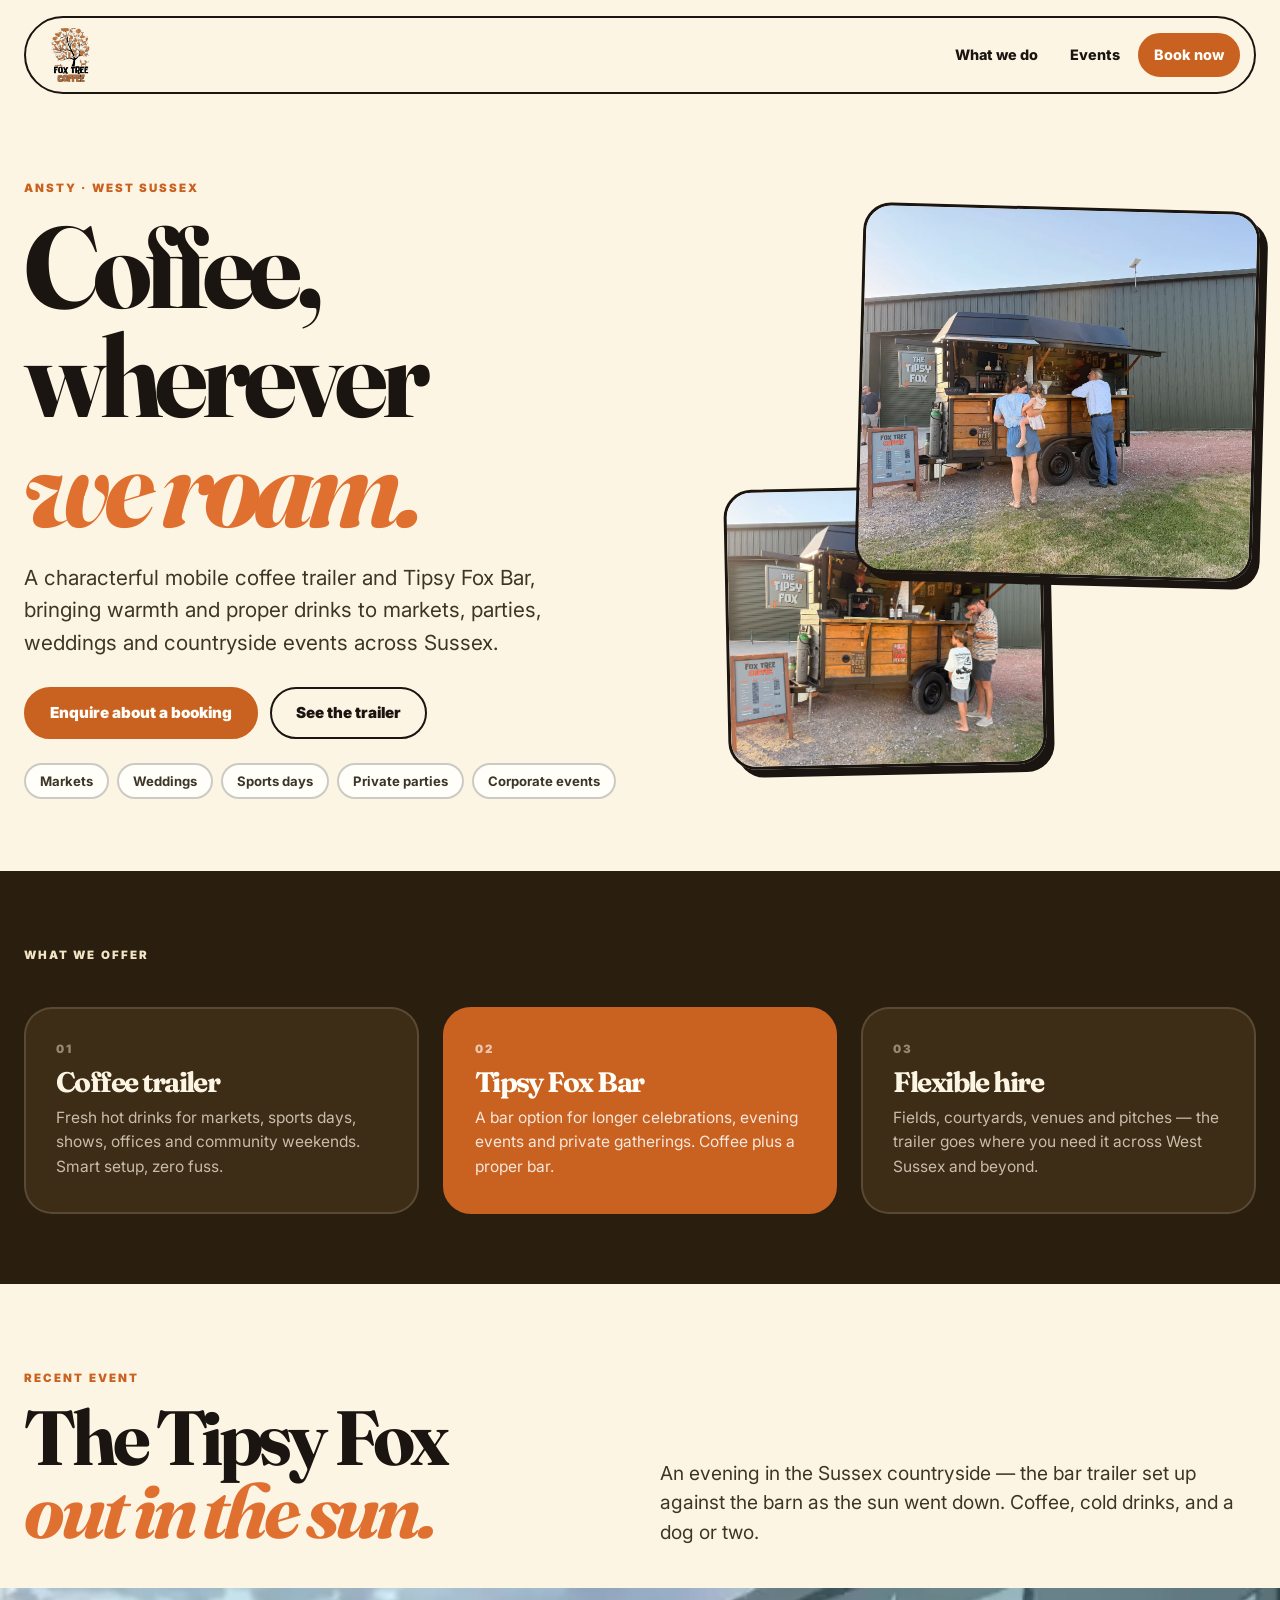
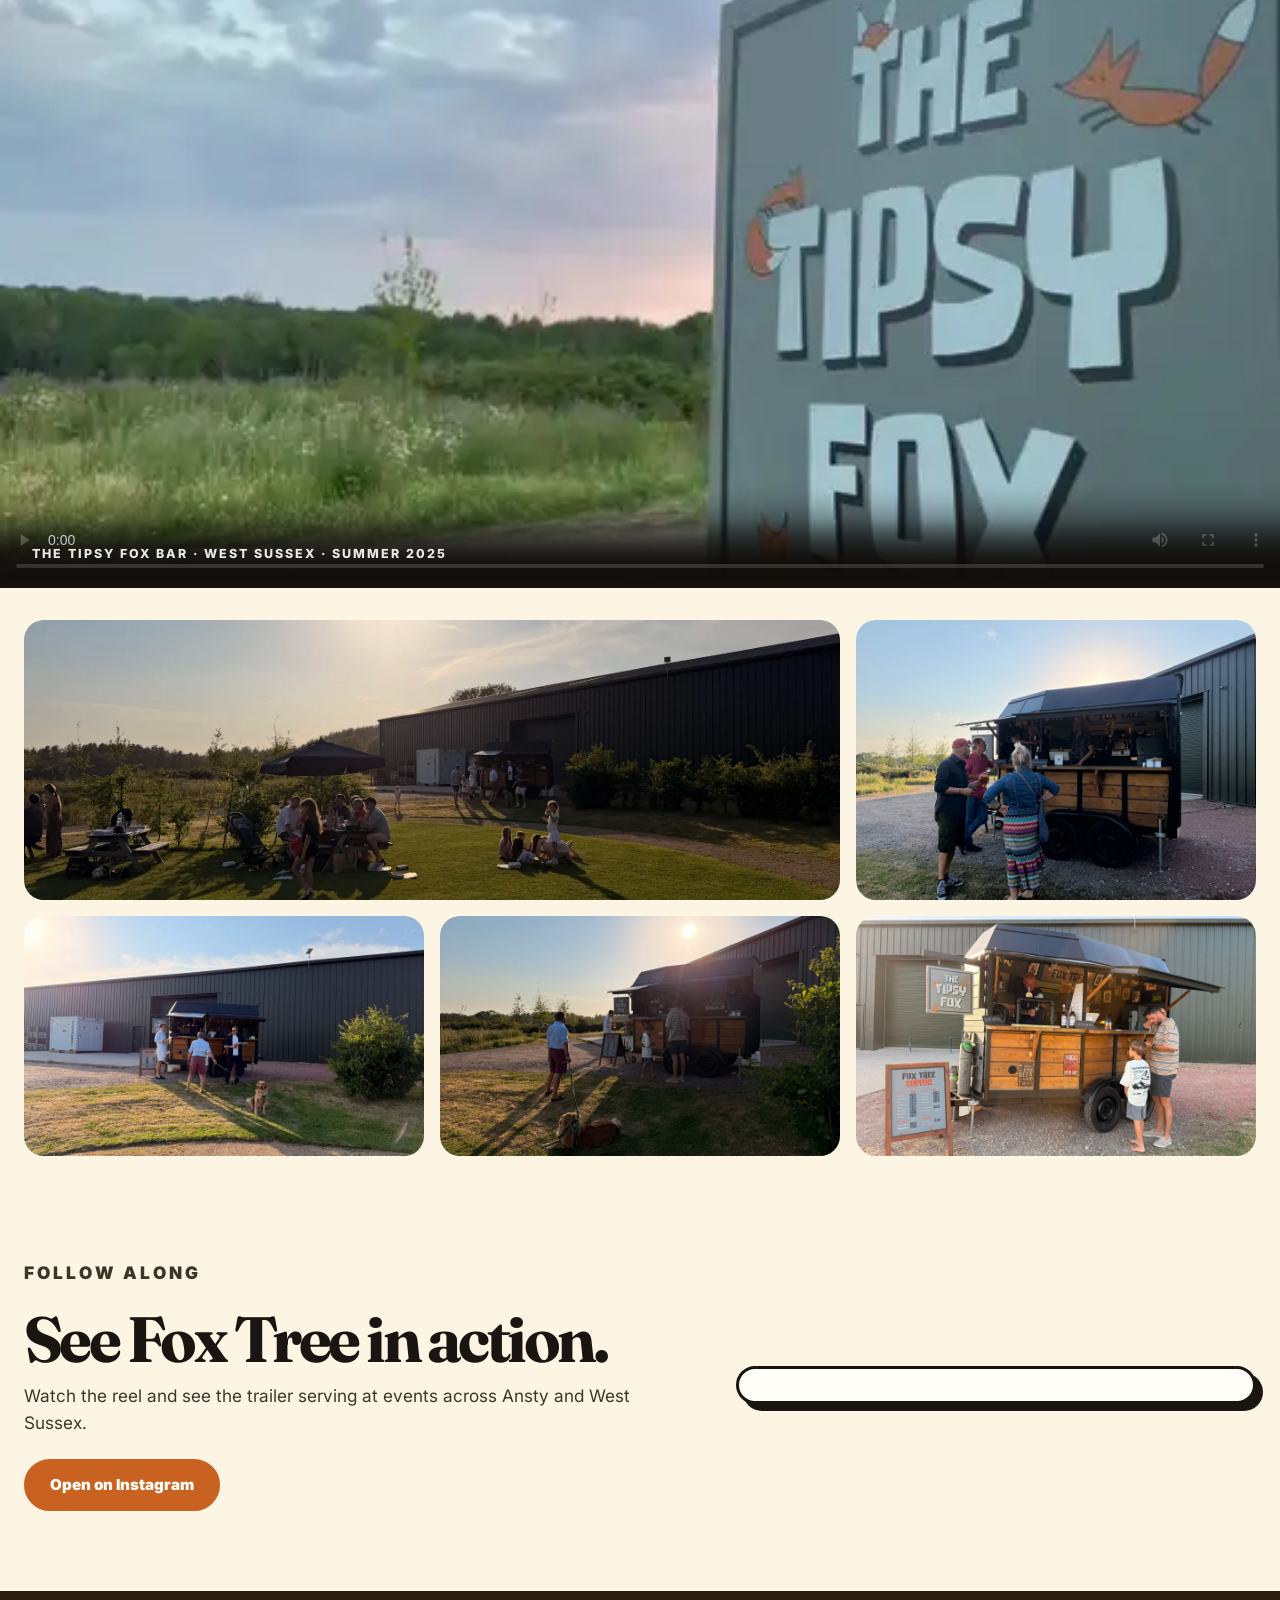
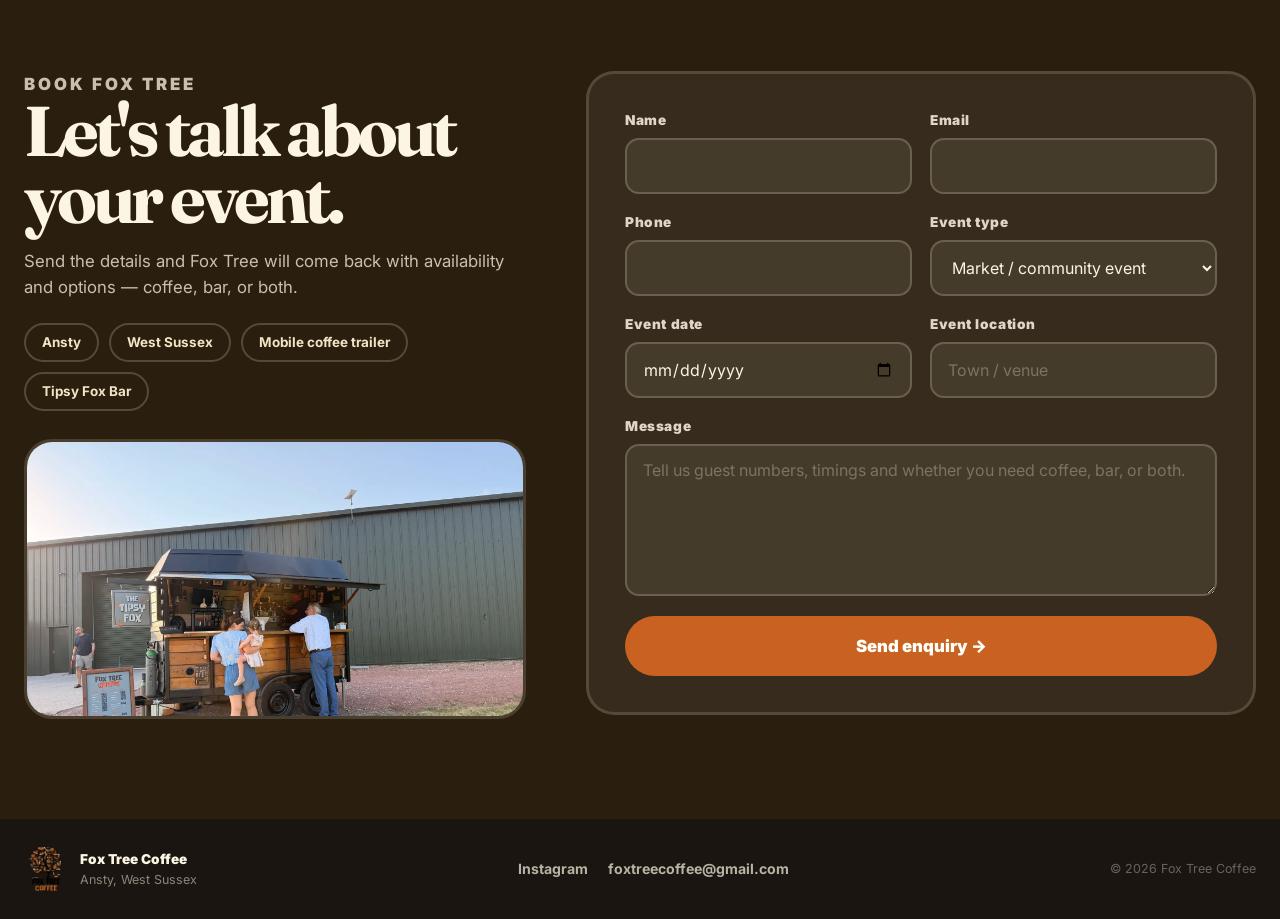
==== index.html @ c6190f16 "Add files via upload" ====
<!DOCTYPE html>
<html lang="en">
<head>
  <meta charset="UTF-8" />
  <meta name="viewport" content="width=device-width, initial-scale=1.0" />
  <meta name="description" content="Fox Tree Coffee is a mobile coffee trailer and Tipsy Fox Bar for markets, private events, parties and community bookings around Ansty and West Sussex." />
  <title>Fox Tree Coffee | Mobile Coffee Trailer & Bar</title>
  <link rel="preconnect" href="https://fonts.googleapis.com">
  <link rel="preconnect" href="https://fonts.gstatic.com" crossorigin>
  <link href="https://fonts.googleapis.com/css2?family=Fraunces:ital,wght@0,700;0,900;1,700;1,900&family=Inter:wght@400;700;900&display=swap" rel="stylesheet">
  <link rel="stylesheet" href="styles-v2.css" />
</head>
<body>

  <!-- HEADER: minimal floating pill -->
  <header class="site-header">
    <a class="brand" href="#top" aria-label="Fox Tree Coffee home">
      <img src="assets/foxtree-logo-full.png" alt="Fox Tree Coffee" class="brand-logo" />
    </a>
    <button class="nav-toggle" type="button" aria-expanded="false" aria-controls="site-nav">
      <span class="sr-only">Open menu</span>
      <span></span><span></span><span></span>
    </button>
    <nav id="site-nav" class="site-nav" aria-label="Main navigation">
      <a href="#what-we-do">What we do</a>
      <a href="#events">Events</a>
      <a href="#enquire" class="nav-cta">Book now</a>
    </nav>
  </header>

  <main id="top">

    <!-- HERO: split — left text, right tall image stack -->
    <section class="hero">
      <div class="hero-left">
        <p class="eyebrow">Ansty · West Sussex</p>
        <h1>Coffee, wherever<br><em>we roam.</em></h1>
        <p class="hero-intro">A characterful mobile coffee trailer and Tipsy Fox Bar, bringing warmth and proper drinks to markets, parties, weddings and countryside events across Sussex.</p>
        <div class="hero-actions">
          <a class="btn-primary" href="#enquire">Enquire about a booking</a>
          <a class="btn-ghost" href="#events">See the trailer</a>
        </div>
        <div class="hero-chips">
          <span>Markets</span>
          <span>Weddings</span>
          <span>Sports days</span>
          <span>Private parties</span>
          <span>Corporate events</span>
        </div>
      </div>
      <div class="hero-right" aria-hidden="true">
        <div class="hero-img-stack">
          <figure class="himg himg-top">
            <img src="assets/events/new-IMG_2540.webp" alt="The Tipsy Fox trailer serving guests at golden hour" />
          </figure>
          <figure class="himg himg-bottom">
            <img src="assets/events/new-IMG_2538.webp" alt="Guests being served coffee and drinks from the Fox Tree trailer" />
          </figure>
        </div>
      </div>
    </section>

    <!-- WHAT WE DO: dark band -->
    <section id="what-we-do" class="what-band">
      <div class="what-inner">
        <p class="eyebrow eyebrow-light">What we offer</p>
        <div class="what-cards">
          <div class="what-card">
            <span class="what-num">01</span>
            <h3>Coffee trailer</h3>
            <p>Fresh hot drinks for markets, sports days, shows, offices and community weekends. Smart setup, zero fuss.</p>
          </div>
          <div class="what-card what-card-accent">
            <span class="what-num">02</span>
            <h3>Tipsy Fox Bar</h3>
            <p>A bar option for longer celebrations, evening events and private gatherings. Coffee plus a proper bar.</p>
          </div>
          <div class="what-card">
            <span class="what-num">03</span>
            <h3>Flexible hire</h3>
            <p>Fields, courtyards, venues and pitches — the trailer goes where you need it across West Sussex and beyond.</p>
          </div>
        </div>
      </div>
    </section>

    <!-- EVENTS: new cinematic layout -->
    <section id="events" class="events-section">
      <div class="events-header section-shell">
        <div class="events-header-text">
          <p class="eyebrow">Recent event</p>
          <h2>The Tipsy Fox<br><em>out in the sun.</em></h2>
        </div>
        <p class="events-header-desc">An evening in the Sussex countryside — the bar trailer set up against the barn as the sun went down. Coffee, cold drinks, and a dog or two.</p>
      </div>

      <!-- Full-width video strip -->
      <div class="video-strip">
        <video controls preload="metadata" poster="assets/events/new-event-poster.webp" playsinline>
          <source src="assets/events/new-event-video.mp4" type="video/mp4" />
          Your browser does not support the video tag.
        </video>
        <div class="video-label">
          <span>The Tipsy Fox Bar · West Sussex · Summer 2025</span>
        </div>
      </div>

      <!-- Photo grid: editorial layout -->
      <div class="photo-grid section-shell" aria-label="Photos from a recent Fox Tree Coffee event">
        <!-- Row 1: wide + portrait -->
        <figure class="pg-wide">
          <img src="assets/events/new-IMG_2535.webp" loading="lazy" alt="Wide view of the event lawn at sunset with the barn behind" />
        </figure>
        <figure class="pg-port">
          <img src="assets/events/new-IMG_2543.webp" loading="lazy" alt="Guests relaxing on the lawn in golden evening light" />
        </figure>
        <!-- Row 2: three equal -->
        <figure class="pg-third">
          <img src="assets/events/new-IMG_2536.webp" loading="lazy" alt="The Tipsy Fox trailer serving customers outside the barn" />
        </figure>
        <figure class="pg-third">
          <img src="assets/events/new-IMG_2537.webp" loading="lazy" alt="Close up of the bar trailer with customers ordering drinks" />
        </figure>
        <figure class="pg-third">
          <img src="assets/events/new-IMG_2538.webp" loading="lazy" alt="A family approaching the Fox Tree Coffee trailer to order" />
        </figure>
      </div>
    </section>

    <!-- INSTAGRAM SECTION -->
    <section class="social-section section-shell" aria-labelledby="social-heading">
      <div class="social-text">
        <p class="eyebrow">Follow along</p>
        <h2 id="social-heading">See Fox Tree in action.</h2>
        <p>Watch the reel and see the trailer serving at events across Ansty and West Sussex.</p>
        <a href="https://www.instagram.com/foxtreecoffee/" class="btn-primary" target="_blank" rel="noopener">Open on Instagram</a>
      </div>
      <div class="instagram-frame">
        <blockquote class="instagram-media" data-instgrm-captioned data-instgrm-permalink="https://www.instagram.com/reel/DZpRKfNtcCW/?utm_source=ig_embed&amp;utm_campaign=loading" data-instgrm-version="14" style="background:#FFF; border:0; border-radius:16px; box-shadow:0 0 1px 0 rgba(0,0,0,0.5),0 1px 10px 0 rgba(0,0,0,0.15); margin:0 auto; max-width:540px; min-width:280px; padding:0; width:100%;"></blockquote>
      </div>
    </section>

    <!-- ENQUIRE: dramatic layout -->
    <section id="enquire" class="enquire-section" aria-labelledby="enquire-heading">
      <div class="enquire-inner">
        <div class="enquire-copy">
          <p class="eyebrow eyebrow-light">Book Fox Tree</p>
          <h2 id="enquire-heading">Let's talk about your event.</h2>
          <p>Send the details and Fox Tree will come back with availability and options — coffee, bar, or both.</p>
          <div class="enquire-tags">
            <span>Ansty</span>
            <span>West Sussex</span>
            <span>Mobile coffee trailer</span>
            <span>Tipsy Fox Bar</span>
          </div>
          <figure class="enquire-photo">
            <img src="assets/events/new-IMG_2540.webp" alt="The Tipsy Fox trailer at dusk with guests" loading="lazy" />
          </figure>
        </div>

        <div class="enquire-form-wrap">
          <form
            name="booking-enquiry"
            method="POST"
            action="/thank-you"
            accept-charset="UTF-8"
            data-netlify="true"
            netlify
            netlify-honeypot="bot-field"
            class="booking-form"
          >
            <input type="hidden" name="form-name" value="booking-enquiry" />
            <input type="hidden" name="subject" value="New Fox Tree booking enquiry from foxtreecoffee.co.uk" />

            <p class="hidden-field" aria-hidden="true">
              <label>Do not fill this out: <input name="bot-field" tabindex="-1" autocomplete="off" /></label>
            </p>

            <div class="form-grid">
              <div class="form-field">
                <label for="name">Name</label>
                <input id="name" name="name" type="text" autocomplete="name" required />
              </div>

              <div class="form-field">
                <label for="email">Email</label>
                <input id="email" name="email" type="email" autocomplete="email" required />
              </div>

              <div class="form-field">
                <label for="phone">Phone</label>
                <input id="phone" name="phone" type="tel" autocomplete="tel" />
              </div>

              <div class="form-field">
                <label for="event-type">Event type</label>
                <select id="event-type" name="event_type" required>
                  <option value="Market / community event">Market / community event</option>
                  <option value="Private party">Private party</option>
                  <option value="Wedding">Wedding</option>
                  <option value="Corporate event">Corporate event</option>
                  <option value="Shoot / countryside event">Shoot / countryside event</option>
                  <option value="Race day / outdoor event">Race day / outdoor event</option>
                  <option value="Other">Other</option>
                </select>
              </div>

              <div class="form-field">
                <label for="event-date">Event date</label>
                <input id="event-date" name="event_date" type="date" />
              </div>

              <div class="form-field">
                <label for="event-location">Event location</label>
                <input id="event-location" name="event_location" type="text" placeholder="Town / venue" />
              </div>
            </div>

            <div class="form-field full-width">
              <label for="message">Message</label>
              <textarea id="message" name="message" rows="5" placeholder="Tell us guest numbers, timings and whether you need coffee, bar, or both." required></textarea>
            </div>

            <button class="submit-button" type="submit">Send enquiry →</button>
          </form>
        </div>
      </div>
    </section>
  </main>

  <footer class="site-footer">
    <div class="footer-inner">
      <div class="footer-brand">
        <img src="assets/foxtree-logo-full.png" alt="Fox Tree Coffee" class="footer-logo" />
        <div>
          <strong>Fox Tree Coffee</strong>
          <span>Ansty, West Sussex</span>
        </div>
      </div>
      <nav class="footer-links">
        <a href="https://www.instagram.com/foxtreecoffee/" target="_blank" rel="noopener">Instagram</a>
        <a href="mailto:foxtreecoffee@gmail.com">foxtreecoffee@gmail.com</a>
      </nav>
      <p class="footer-copy">© <span id="year"></span> Fox Tree Coffee</p>
    </div>
  </footer>

  <script async src="//www.instagram.com/embed.js"></script>
  <script src="script.js"></script>
</body>
</html>
---- styles-v2.css ----
/* ── Fox Tree Coffee · Version B ── */
/* Different direction: warmer, more editorial, full-bleed imagery */

:root {
  --cream:       #fdf5e4;
  --cream-dark:  #f2e4c4;
  --ink:         #1a1510;
  --ink-soft:    #3d3628;
  --white:       #fffef8;
  --orange:      #c96220;
  --orange-mid:  #e07030;
  --orange-pale: #fde8d4;
  --bark:        #2a1e0f;  /* dark band background */
  --bark-mid:    #3d2c16;
  --radius-lg:   28px;
  --radius-pill: 999px;
  --shell:       min(100% - 48px, 1280px);
}

*, *::before, *::after { box-sizing: border-box; }
html { scroll-behavior: smooth; }

body {
  margin: 0;
  background: var(--cream);
  color: var(--ink);
  font-family: Inter, system-ui, -apple-system, sans-serif;
  line-height: 1.55;
}

img { max-width: 100%; display: block; }
a { color: inherit; }
button, input, select, textarea { font: inherit; }

.sr-only {
  position: absolute; width: 1px; height: 1px;
  padding: 0; margin: -1px; overflow: hidden;
  clip: rect(0,0,0,0); white-space: nowrap; border: 0;
}

.section-shell { width: var(--shell); margin-inline: auto; }

.eyebrow {
  display: inline-block;
  margin: 0 0 14px;
  font-size: 0.72rem;
  font-weight: 900;
  letter-spacing: 0.18em;
  text-transform: uppercase;
  color: var(--orange);
}

.eyebrow-light { color: var(--cream-dark); }

h1, h2, h3 {
  font-family: Fraunces, Georgia, serif;
  line-height: 0.95;
  letter-spacing: -0.055em;
  margin: 0;
}

h1 { font-size: clamp(3.6rem, 9vw, 9rem); }
h2 { font-size: clamp(2.8rem, 6vw, 6.4rem); }
h3 { font-size: clamp(1.6rem, 2.5vw, 2.4rem); }

h1 em, h2 em {
  font-style: italic;
  color: var(--orange-mid);
}

/* ── HEADER ── */
.site-header {
  position: sticky;
  top: 0;
  z-index: 20;
  display: flex;
  align-items: center;
  justify-content: space-between;
  gap: 20px;
  width: var(--shell);
  margin: 16px auto 0;
  padding: 10px 14px 10px 18px;
  border: 2.5px solid var(--ink);
  border-radius: var(--radius-pill);
  background: rgba(253, 245, 228, 0.92);
  backdrop-filter: blur(14px);
}

.brand {
  display: inline-flex;
  align-items: center;
  gap: 0;
  text-decoration: none;
  flex-shrink: 0;
}

.brand-logo {
  width: auto;
  height: 54px;
  object-fit: contain;
  display: block;
}

.site-nav {
  display: flex;
  align-items: center;
  gap: 4px;
}

.site-nav a {
  padding: 9px 14px;
  border-radius: var(--radius-pill);
  text-decoration: none;
  font-weight: 800;
  font-size: 0.9rem;
}

.site-nav a:hover,
.site-nav a:focus-visible {
  background: var(--ink);
  color: var(--cream);
}

.nav-cta {
  background: var(--orange) !important;
  color: var(--white) !important;
  border: 2px solid var(--orange);
}

.nav-cta:hover,
.nav-cta:focus-visible {
  background: var(--bark) !important;
  border-color: var(--bark);
}

.nav-toggle {
  display: none;
  width: 44px; height: 44px;
  padding: 9px;
  border: 2px solid var(--ink);
  border-radius: 50%;
  background: transparent;
  cursor: pointer;
}

.nav-toggle span:not(.sr-only) {
  display: block;
  height: 2px;
  margin: 4px 0;
  border-radius: 4px;
  background: var(--ink);
}

/* ── HERO ── */
.hero {
  display: grid;
  grid-template-columns: 1fr minmax(0, 0.8fr);
  gap: 40px;
  width: var(--shell);
  margin-inline: auto;
  padding: 80px 0 72px;
  align-items: center;
}

.hero-left { min-width: 0; }

.hero-intro {
  margin: 22px 0 0;
  max-width: 560px;
  font-size: clamp(1.05rem, 1.7vw, 1.3rem);
  color: var(--ink-soft);
}

.hero-actions {
  display: flex;
  flex-wrap: wrap;
  gap: 12px;
  margin-top: 28px;
}

.btn-primary {
  display: inline-flex;
  align-items: center;
  min-height: 52px;
  padding: 0 24px;
  background: var(--orange);
  color: var(--white);
  border: 2.5px solid var(--orange);
  border-radius: var(--radius-pill);
  text-decoration: none;
  font-weight: 900;
  font-size: 0.95rem;
  transition: background 160ms, border-color 160ms, transform 120ms;
}

.btn-primary:hover,
.btn-primary:focus-visible {
  background: var(--bark);
  border-color: var(--bark);
  transform: translateY(-1px);
}

.btn-ghost {
  display: inline-flex;
  align-items: center;
  min-height: 52px;
  padding: 0 24px;
  background: transparent;
  color: var(--ink);
  border: 2.5px solid var(--ink);
  border-radius: var(--radius-pill);
  text-decoration: none;
  font-weight: 900;
  font-size: 0.95rem;
  transition: background 160ms, transform 120ms;
}

.btn-ghost:hover,
.btn-ghost:focus-visible {
  background: var(--ink);
  color: var(--cream);
  transform: translateY(-1px);
}

.hero-chips {
  display: flex;
  flex-wrap: wrap;
  gap: 8px;
  margin-top: 24px;
}

.hero-chips span {
  padding: 6px 14px;
  border: 2px solid rgba(26,21,16,0.22);
  border-radius: var(--radius-pill);
  font-size: 0.82rem;
  font-weight: 700;
  color: var(--ink-soft);
  background: var(--white);
}

/* Hero image stack */
.hero-right { position: relative; }

.hero-img-stack {
  position: relative;
  height: 560px;
}

.himg {
  margin: 0;
  position: absolute;
  overflow: hidden;
  border: 3.5px solid var(--ink);
  border-radius: var(--radius-lg);
  box-shadow: 8px 8px 0 var(--ink);
}

.himg img {
  width: 100%;
  height: 100%;
  object-fit: cover;
}

.himg-top {
  width: 75%;
  height: 370px;
  top: 0;
  right: 0;
  z-index: 2;
  transform: rotate(1.5deg);
}

.himg-bottom {
  width: 60%;
  height: 280px;
  bottom: 0;
  left: 0;
  z-index: 1;
  transform: rotate(-1.2deg);
}

/* ── WHAT WE DO BAND ── */
.what-band {
  background: var(--bark);
  color: var(--cream);
  padding: 70px 0;
}

.what-inner {
  width: var(--shell);
  margin-inline: auto;
}

.what-cards {
  display: grid;
  grid-template-columns: repeat(3, 1fr);
  gap: 24px;
  margin-top: 28px;
}

.what-card {
  padding: 32px 30px;
  border: 2.5px solid rgba(253,245,228,0.15);
  border-radius: var(--radius-lg);
  background: var(--bark-mid);
}

.what-card-accent {
  background: var(--orange);
  border-color: var(--orange);
  color: var(--white);
}

.what-num {
  display: block;
  margin-bottom: 10px;
  font-size: 0.72rem;
  font-weight: 900;
  letter-spacing: 0.18em;
  color: var(--cream-dark);
  opacity: 0.5;
}

.what-card-accent .what-num { color: rgba(255,255,255,0.65); opacity: 1; }

.what-card h3 {
  font-size: clamp(1.5rem, 2.2vw, 2.2rem);
  color: var(--cream);
  margin-bottom: 10px;
}

.what-card-accent h3 { color: var(--white); }

.what-card p {
  margin: 0;
  font-size: 0.97rem;
  color: rgba(253,245,228,0.72);
  line-height: 1.6;
}

.what-card-accent p { color: rgba(255,255,255,0.85); }

/* ── EVENTS SECTION ── */
.events-section {
  padding: 80px 0 0;
}

.events-header {
  display: grid;
  grid-template-columns: 1fr 1fr;
  gap: 40px;
  align-items: end;
  margin-bottom: 40px;
}

.events-header-text { min-width: 0; }

.events-header-desc {
  margin: 0;
  font-size: clamp(1rem, 1.5vw, 1.22rem);
  color: var(--ink-soft);
  align-self: end;
}

/* Full-width video strip */
.video-strip {
  position: relative;
  background: var(--ink);
  overflow: hidden;
  margin-bottom: 32px;
}

.video-strip video {
  display: block;
  width: 100%;
  max-height: 600px;
  object-fit: cover;
}

.video-label {
  position: absolute;
  bottom: 0;
  left: 0;
  right: 0;
  padding: 24px 32px;
  background: linear-gradient(to top, rgba(26,21,16,0.80) 0%, transparent 100%);
  color: rgba(255,255,255,0.9);
  font-size: 0.78rem;
  font-weight: 800;
  letter-spacing: 0.16em;
  text-transform: uppercase;
}

/* Editorial photo grid */
.photo-grid {
  display: grid;
  grid-template-columns: repeat(3, 1fr);
  grid-template-rows: 280px 240px;
  gap: 16px;
  padding-bottom: 80px;
}

.photo-grid figure {
  margin: 0;
  overflow: hidden;
  border-radius: 20px;
  background: var(--cream-dark);
}

.photo-grid img {
  width: 100%;
  height: 100%;
  object-fit: cover;
  transition: transform 400ms ease;
}

.photo-grid figure:hover img {
  transform: scale(1.03);
}

.pg-wide { grid-column: span 2; }
.pg-port { grid-row: span 1; }
.pg-third { }

/* ── SOCIAL SECTION ── */
.social-section {
  display: grid;
  grid-template-columns: minmax(0, 0.9fr) minmax(300px, 0.7fr);
  gap: 44px;
  align-items: center;
  padding: 24px 0 80px;
}

.social-text h2 {
  font-size: clamp(2.5rem, 5vw, 5rem);
  margin-bottom: 14px;
}

.social-text p {
  margin: 0 0 22px;
  font-size: 1.08rem;
  color: var(--ink-soft);
}

.instagram-frame {
  overflow: hidden;
  padding: 16px;
  border: 3px solid var(--ink);
  border-radius: var(--radius-lg);
  background: var(--white);
  box-shadow: 7px 7px 0 var(--ink);
}

/* ── ENQUIRE SECTION ── */
.enquire-section {
  background: var(--bark);
  color: var(--cream);
  padding: 80px 0 100px;
}

.enquire-inner {
  display: grid;
  grid-template-columns: minmax(0, 0.75fr) minmax(420px, 1fr);
  gap: 60px;
  align-items: start;
  width: var(--shell);
  margin-inline: auto;
}

.enquire-copy h2 {
  font-size: clamp(2.8rem, 5.5vw, 5.6rem);
  color: var(--cream);
  margin-bottom: 16px;
}

.enquire-copy h2 em {
  color: var(--orange-mid);
}

.enquire-copy p {
  margin: 0;
  font-size: 1.05rem;
  color: rgba(253,245,228,0.75);
  line-height: 1.6;
}

.enquire-tags {
  display: flex;
  flex-wrap: wrap;
  gap: 10px;
  margin-top: 22px;
}

.enquire-tags span {
  padding: 7px 16px;
  border: 2px solid rgba(253,245,228,0.2);
  border-radius: var(--radius-pill);
  font-size: 0.84rem;
  font-weight: 700;
  color: var(--cream-dark);
}

.enquire-photo {
  margin: 28px 0 0;
  overflow: hidden;
  border-radius: var(--radius-lg);
  border: 3px solid rgba(253,245,228,0.15);
  max-height: 280px;
}

.enquire-photo img {
  width: 100%;
  height: 100%;
  object-fit: cover;
}

/* Form styles */
.booking-form {
  padding: 36px;
  border: 3px solid rgba(253,245,228,0.15);
  border-radius: var(--radius-lg);
  background: rgba(253,245,228,0.06);
}

.form-grid {
  display: grid;
  grid-template-columns: repeat(2, 1fr);
  gap: 18px;
}

.form-field {
  display: flex;
  flex-direction: column;
  gap: 7px;
}

.form-field label {
  font-size: 0.85rem;
  font-weight: 900;
  letter-spacing: 0.04em;
  color: rgba(253,245,228,0.85);
}

.form-field input,
.form-field select,
.form-field textarea {
  width: 100%;
  min-height: 56px;
  padding: 12px 16px;
  border: 2px solid rgba(253,245,228,0.2);
  border-radius: 14px;
  background: rgba(253,245,228,0.08);
  color: var(--cream);
  outline: none;
  transition: border-color 160ms, box-shadow 160ms;
}

.form-field input::placeholder,
.form-field textarea::placeholder {
  color: rgba(253,245,228,0.3);
}

.form-field select option { background: var(--bark); color: var(--cream); }

.form-field input:focus,
.form-field select:focus,
.form-field textarea:focus {
  border-color: var(--orange-mid);
  box-shadow: 0 0 0 3px rgba(224,112,48,0.22);
}

.form-field textarea { min-height: 140px; resize: vertical; }

.full-width { margin-top: 18px; }

.submit-button {
  width: 100%;
  min-height: 60px;
  margin-top: 20px;
  border: none;
  border-radius: var(--radius-pill);
  background: var(--orange);
  color: var(--white);
  font-weight: 900;
  font-size: 1.05rem;
  cursor: pointer;
  transition: background 160ms, transform 120ms;
}

.submit-button:hover,
.submit-button:focus-visible {
  background: var(--orange-mid);
  transform: translateY(-1px);
}

.hidden-field {
  position: absolute; width: 1px; height: 1px;
  padding: 0; margin: -1px; overflow: hidden;
  clip: rect(0,0,0,0); white-space: nowrap; border: 0;
}

/* ── FOOTER ── */
.site-footer {
  background: var(--ink);
  color: var(--cream);
  padding: 28px 0;
}

.footer-inner {
  display: flex;
  align-items: center;
  justify-content: space-between;
  gap: 20px;
  width: var(--shell);
  margin-inline: auto;
}

.footer-brand {
  display: flex;
  align-items: center;
  gap: 12px;
}

.footer-logo {
  width: auto;
  height: 44px;
  object-fit: contain;
  display: block;
}

.footer-brand div {
  display: flex;
  flex-direction: column;
  font-size: 0.85rem;
}

.footer-brand strong { font-weight: 900; }
.footer-brand span { color: rgba(253,245,228,0.5); font-size: 0.78rem; }

.footer-links {
  display: flex;
  gap: 20px;
  font-size: 0.88rem;
  font-weight: 700;
}

.footer-links a {
  text-decoration: none;
  color: rgba(253,245,228,0.7);
}

.footer-links a:hover { color: var(--cream); }

.footer-copy {
  margin: 0;
  font-size: 0.78rem;
  color: rgba(253,245,228,0.35);
}

/* ── RESPONSIVE ── */
@media (max-width: 1020px) {
  .hero,
  .enquire-inner {
    grid-template-columns: 1fr;
  }

  .hero-img-stack { height: 400px; }

  .himg-top { width: 65%; height: 300px; }
  .himg-bottom { width: 50%; height: 220px; }

  .what-cards {
    grid-template-columns: 1fr 1fr;
  }

  .social-section {
    grid-template-columns: 1fr;
  }

  .enquire-photo { max-height: 200px; }
}

@media (max-width: 760px) {
  .site-header { width: min(100% - 28px, 1280px); }

  .nav-toggle { display: inline-block; }

  .site-nav {
    position: absolute;
    top: calc(100% + 10px);
    right: 0;
    display: none;
    flex-direction: column;
    align-items: stretch;
    width: 220px;
    padding: 10px;
    background: var(--cream);
    border: 2.5px solid var(--ink);
    border-radius: 20px;
    box-shadow: 6px 6px 0 var(--ink);
  }

  .site-header.menu-open .site-nav { display: flex; }

  .hero { padding: 56px 0 52px; }

  .hero-img-stack { height: 300px; }

  .events-header { grid-template-columns: 1fr; gap: 16px; }

  .photo-grid {
    grid-template-columns: 1fr 1fr;
    grid-template-rows: auto;
  }

  .pg-wide { grid-column: span 2; }
  .pg-port { grid-row: auto; }

  .photo-grid figure { border-radius: 14px; }
  .photo-grid img { aspect-ratio: 4/3; height: auto; }

  .what-cards { grid-template-columns: 1fr; }

  .enquire-inner { grid-template-columns: 1fr; }

  .booking-form { padding: 22px; }
  .form-grid { grid-template-columns: 1fr; gap: 14px; }

  .footer-inner { flex-direction: column; align-items: flex-start; gap: 14px; }
}

@media (max-width: 480px) {
  h1 { font-size: 3.2rem; }
  .hero-img-stack { height: 240px; }
  .himg-top { width: 72%; height: 220px; }
  .himg-bottom { width: 56%; height: 170px; }
  .photo-grid { grid-template-columns: 1fr; }
  .pg-wide { grid-column: auto; }
}
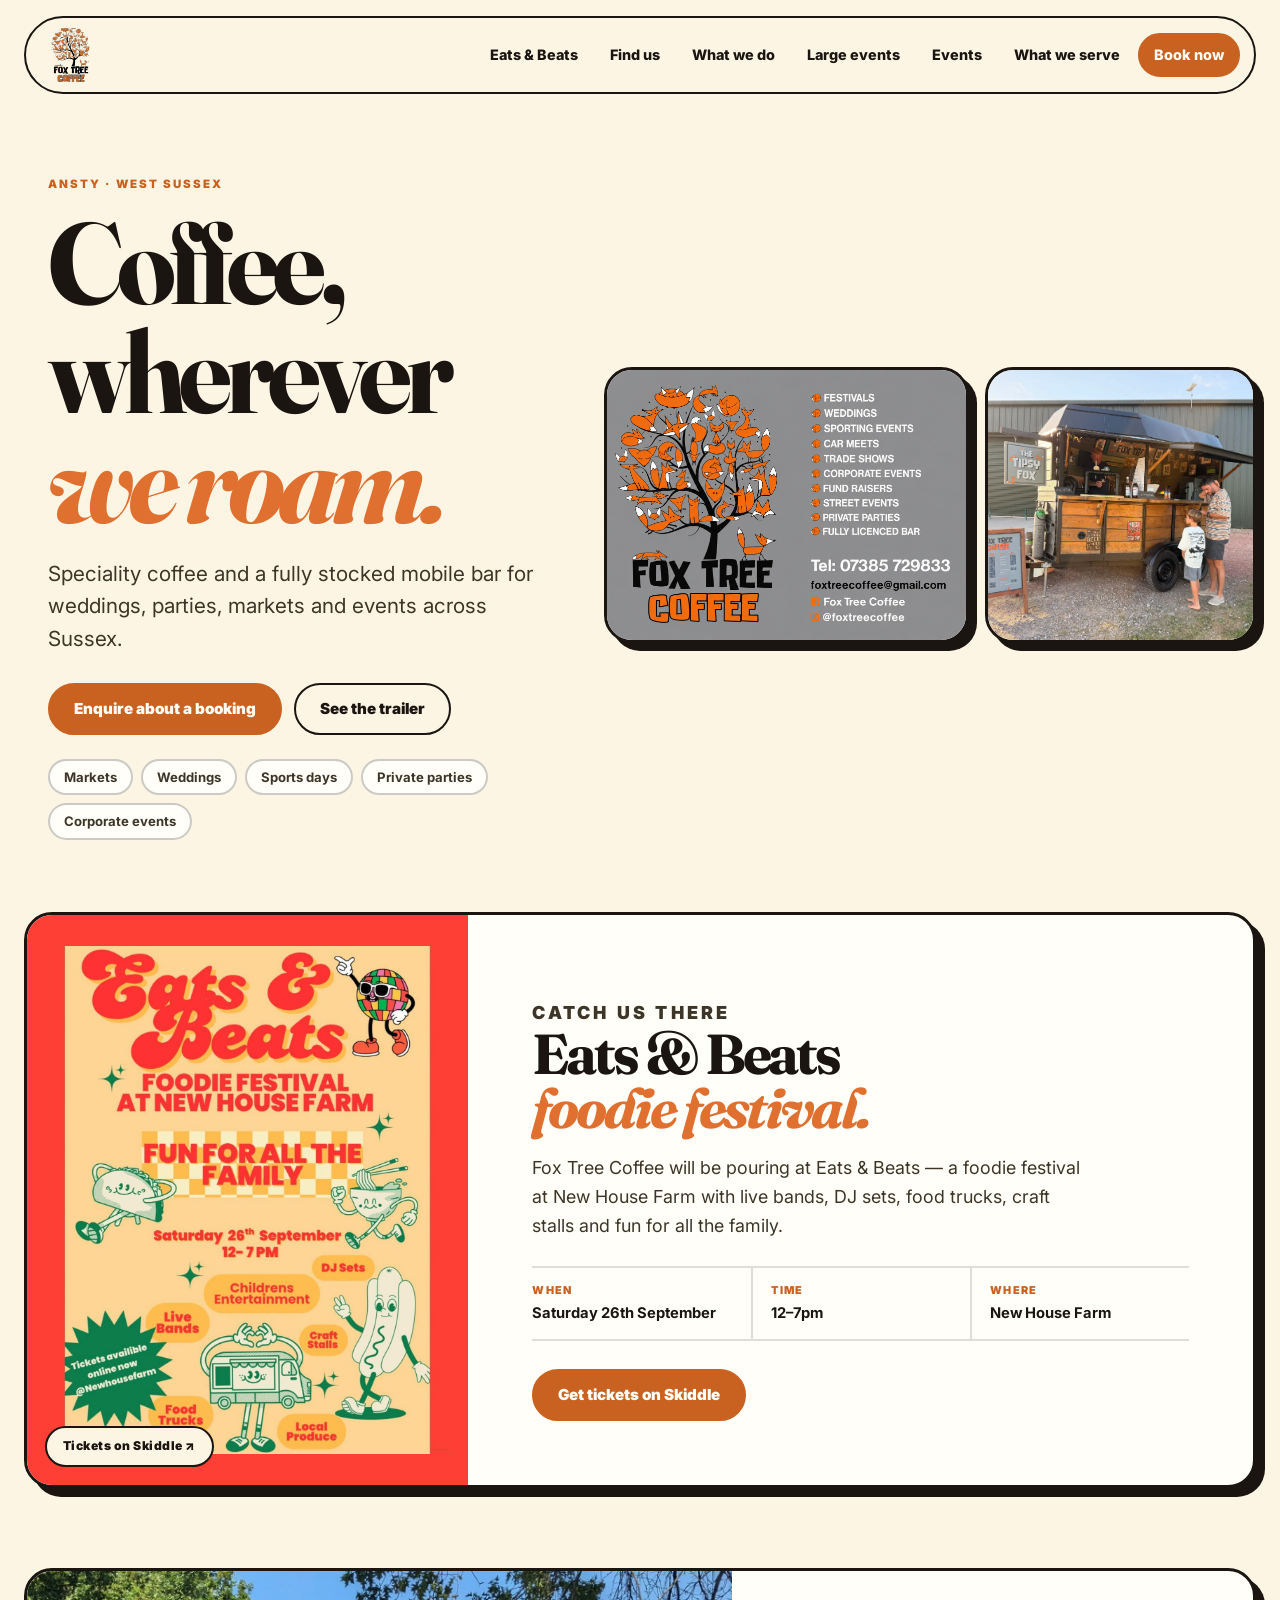
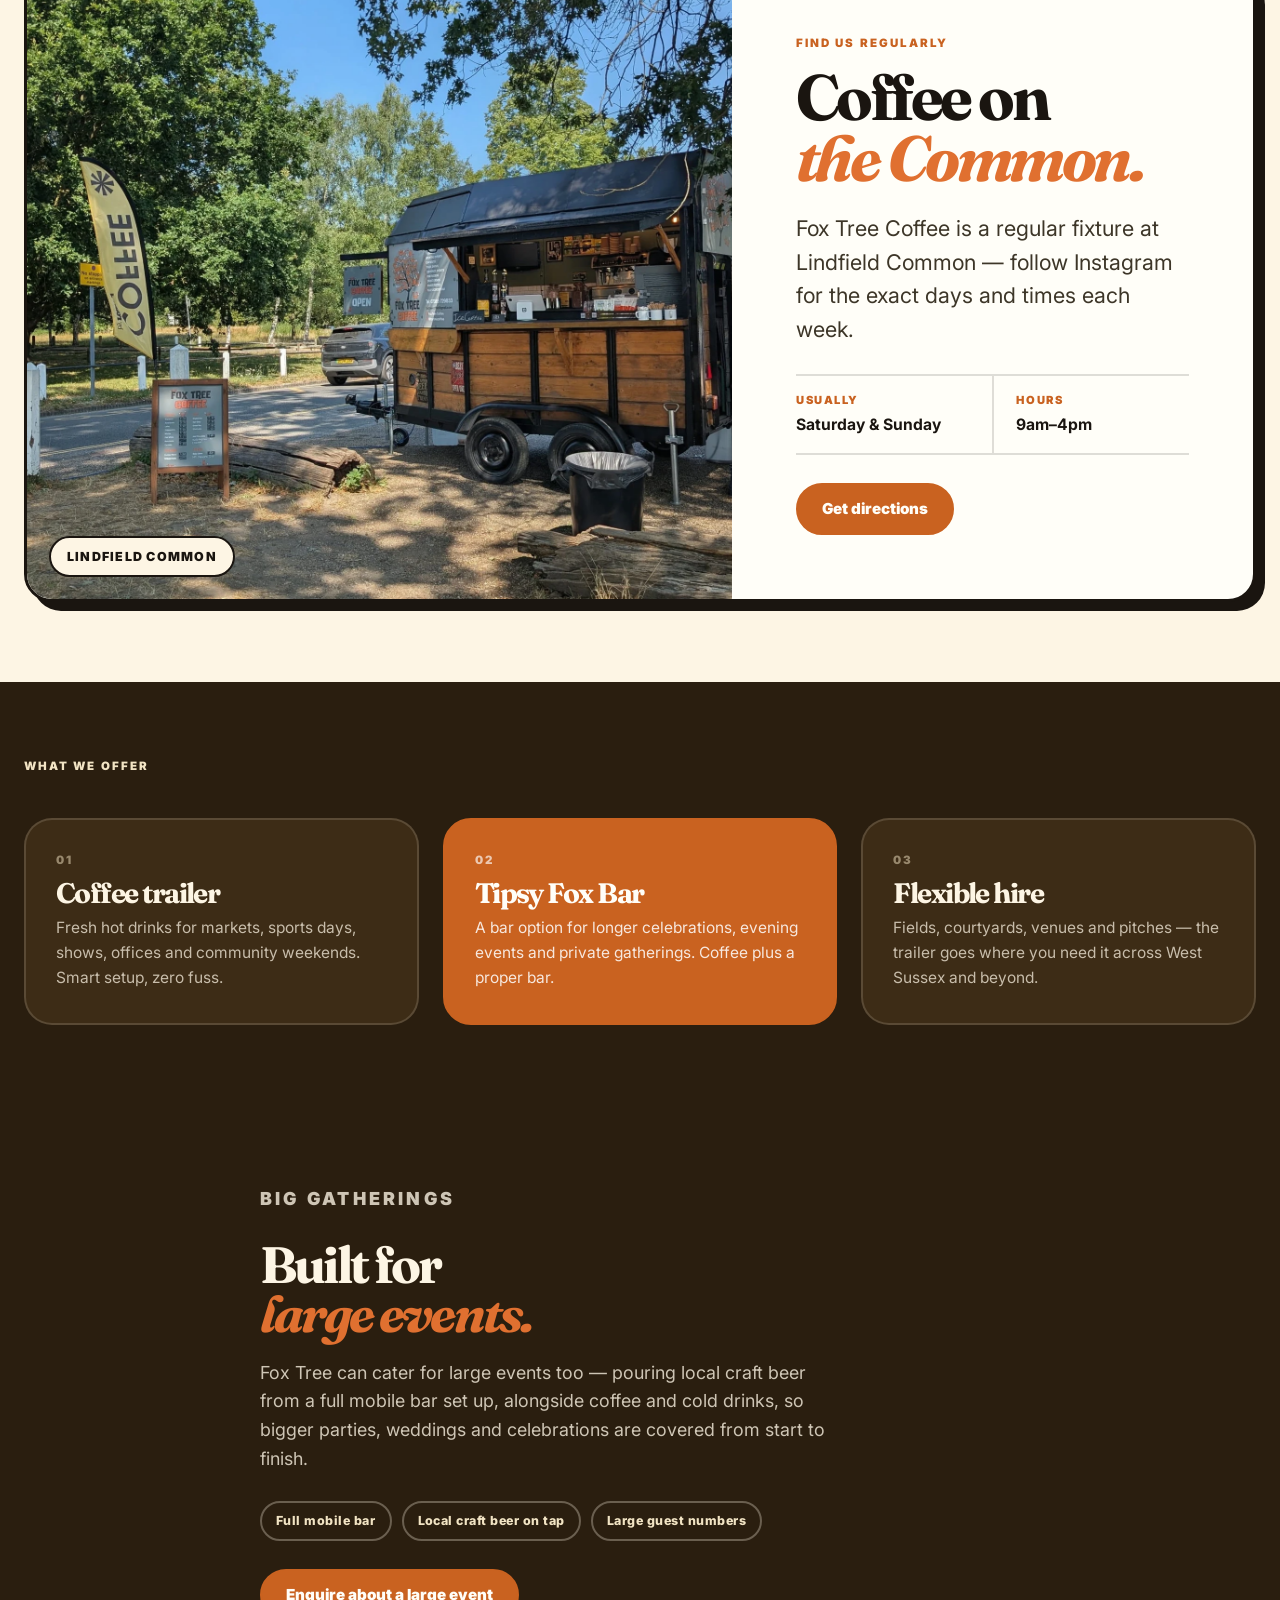
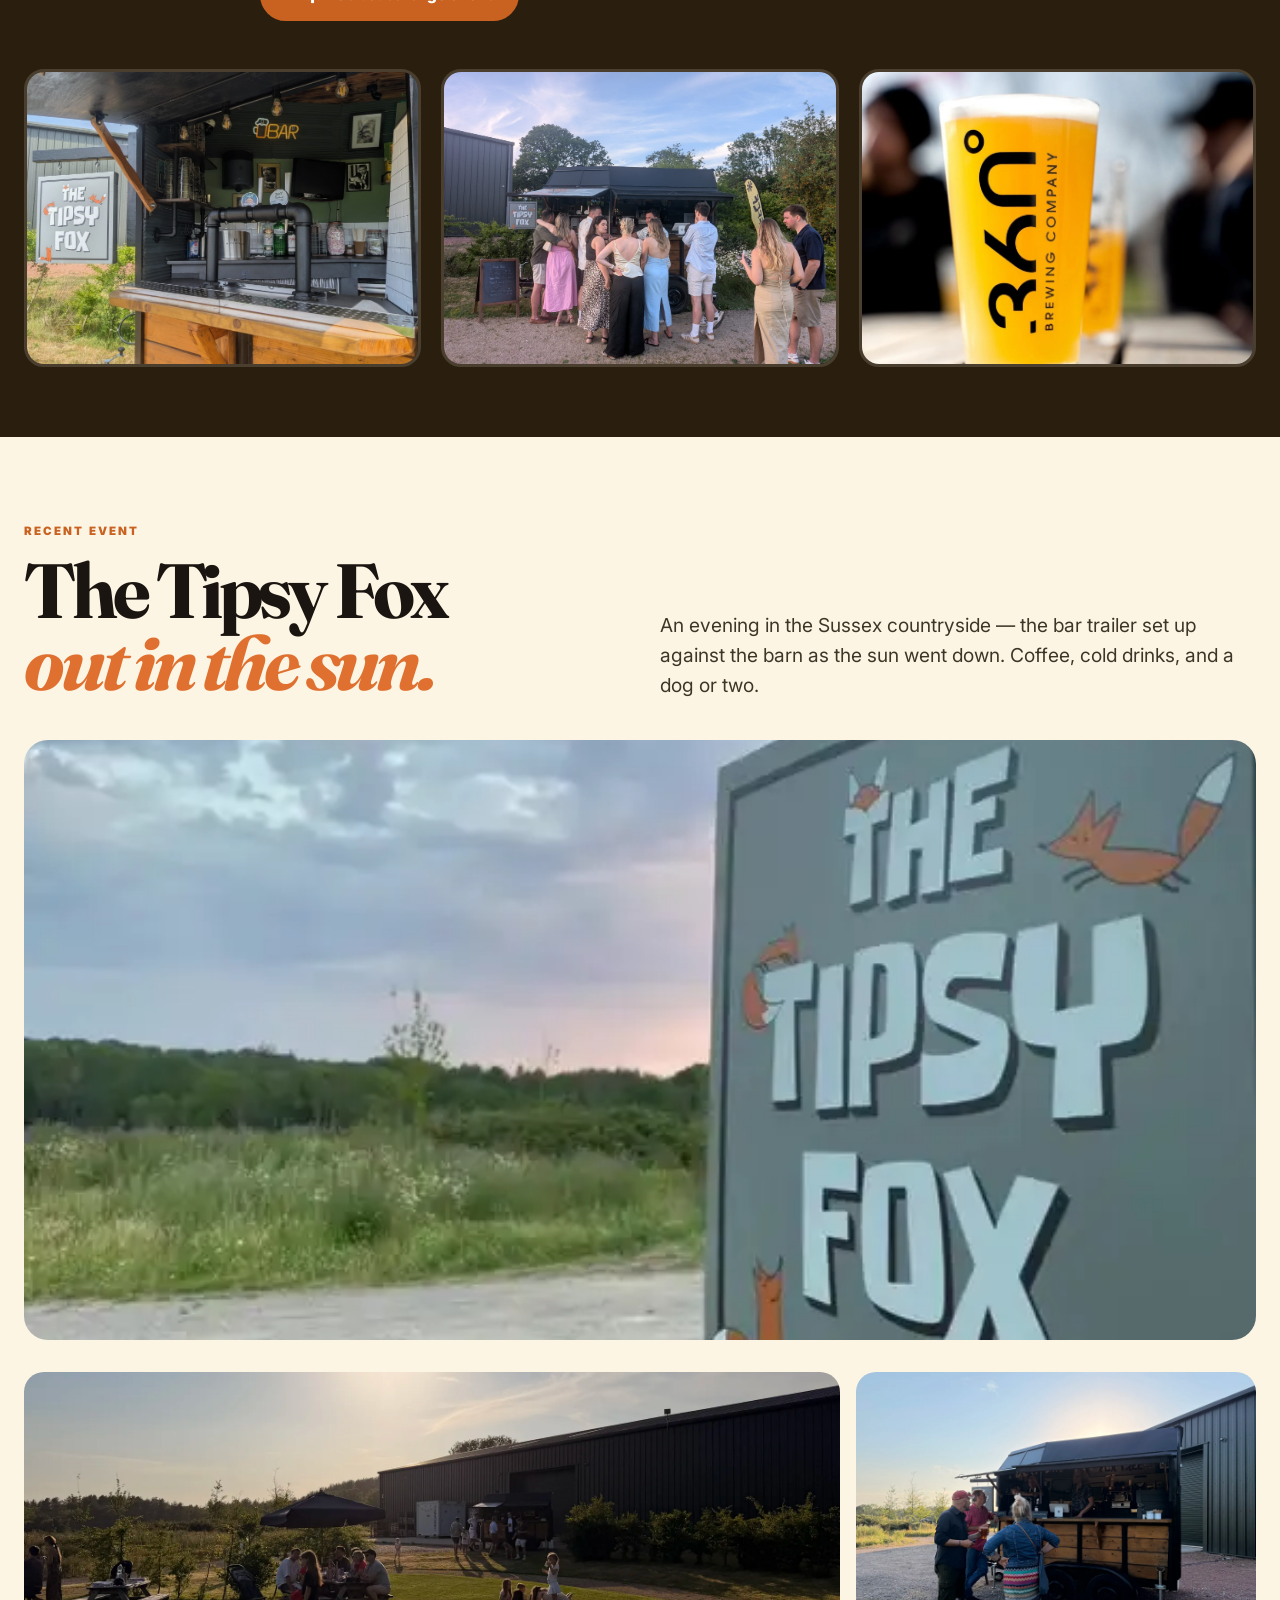
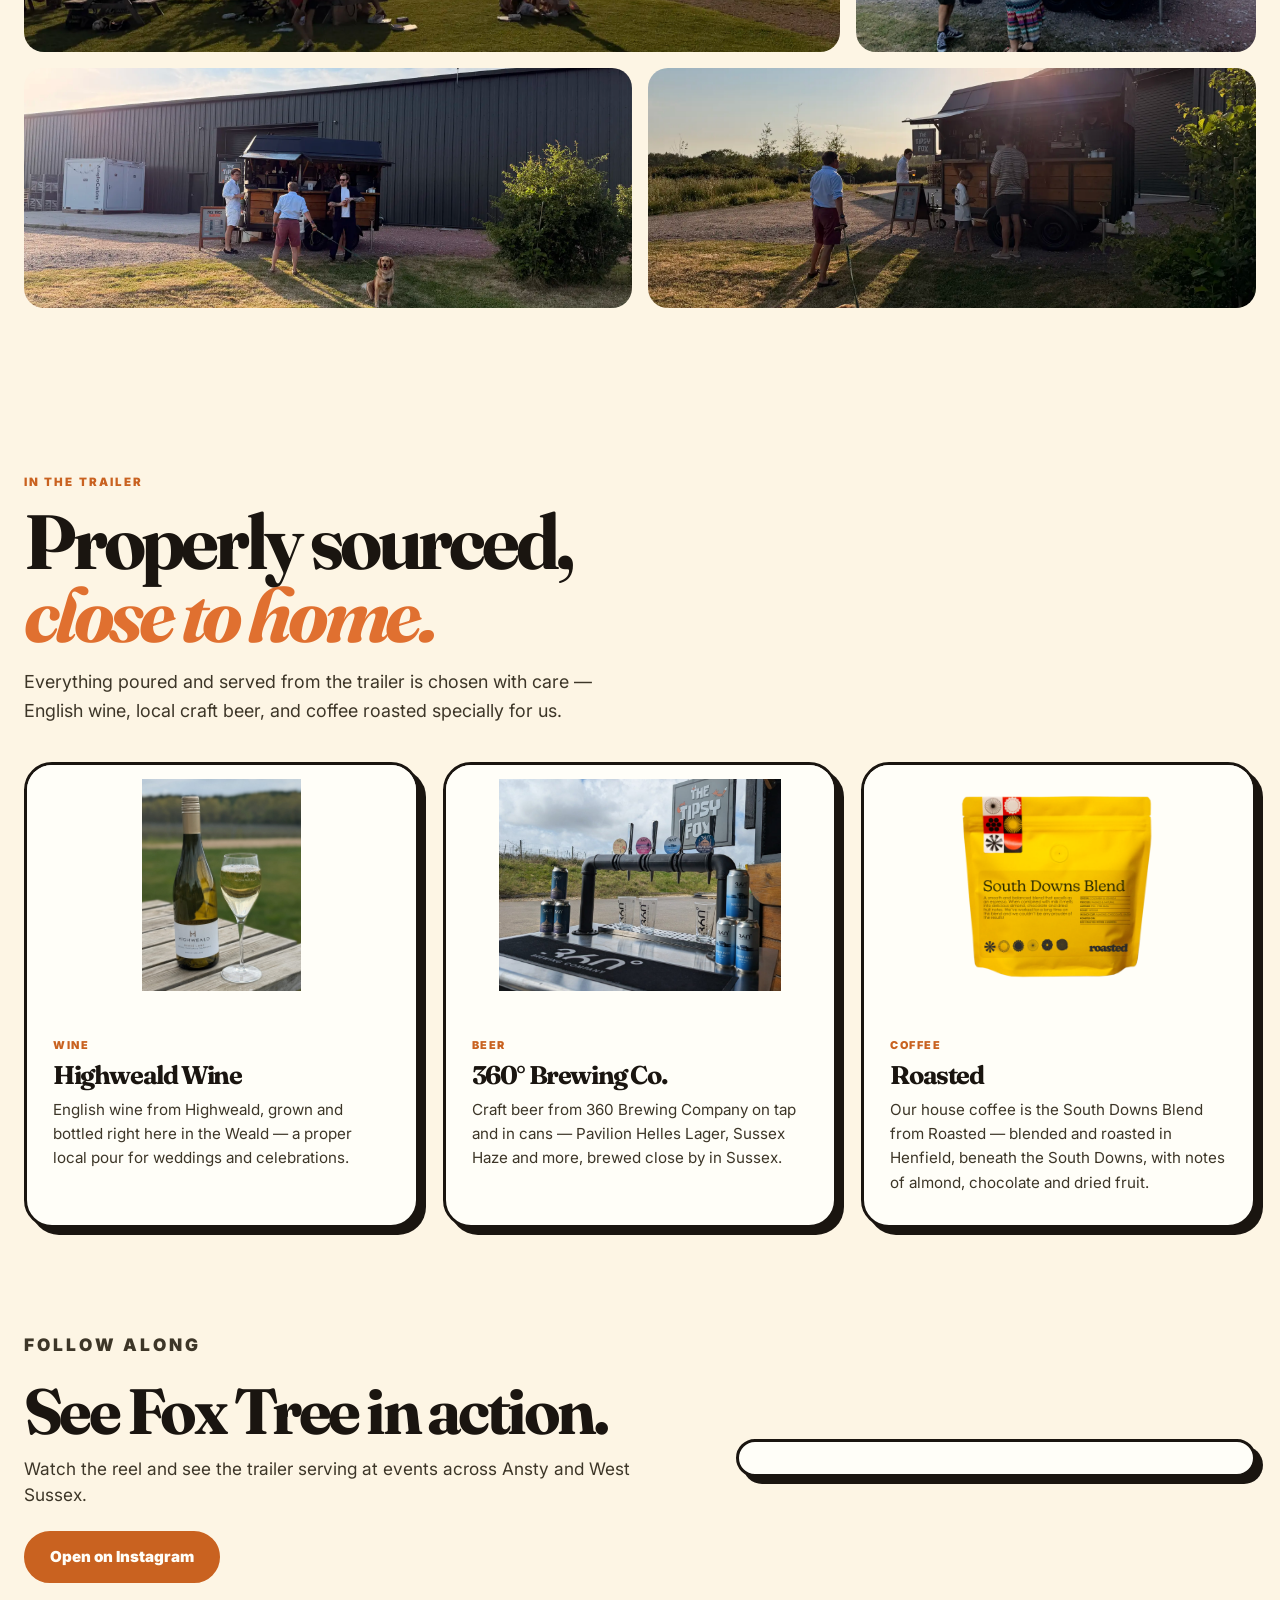
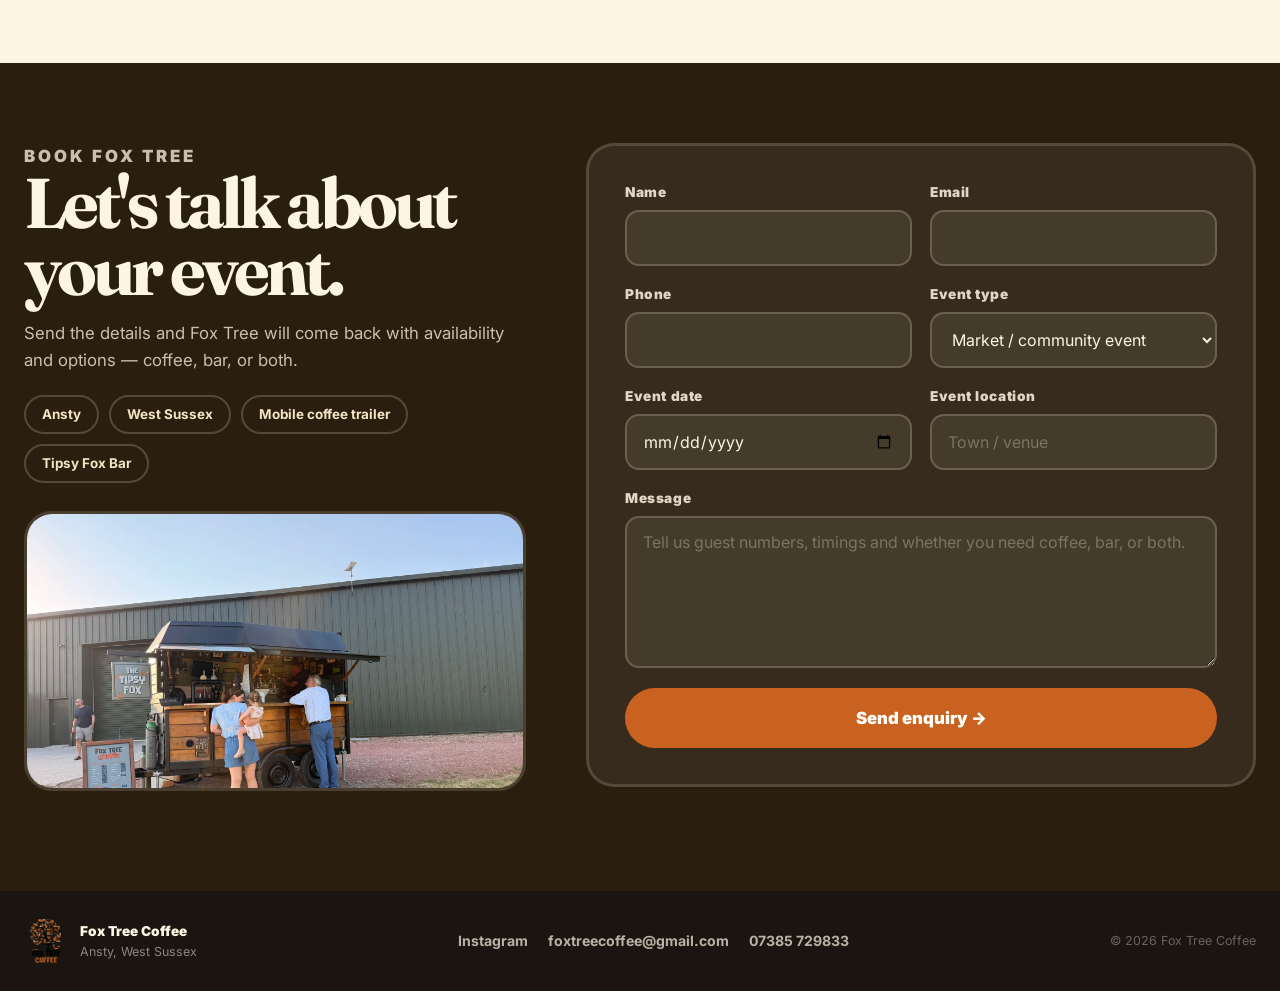
==== commit d76a2964: "Add files via upload" ====
--- a/index.html
+++ b/index.html
@@ -22,20 +22,24 @@
       <span></span><span></span><span></span>
     </button>
     <nav id="site-nav" class="site-nav" aria-label="Main navigation">
+      <a href="#upcoming-event">Eats &amp; Beats</a>
+      <a href="#find-us">Find us</a>
       <a href="#what-we-do">What we do</a>
+      <a href="#large-events">Large events</a>
       <a href="#events">Events</a>
+      <a href="#sourcing">What we serve</a>
       <a href="#enquire" class="nav-cta">Book now</a>
     </nav>
   </header>
 
   <main id="top">
 
-    <!-- HERO: split — left text, right tall image stack -->
-    <section class="hero">
-      <div class="hero-left">
+    <!-- HERO: split — left text, right branded photos -->
+    <section class="hero" id="top">
+      <div class="hero-left section-shell">
         <p class="eyebrow">Ansty · West Sussex</p>
         <h1>Coffee, wherever<br><em>we roam.</em></h1>
-        <p class="hero-intro">A characterful mobile coffee trailer and Tipsy Fox Bar, bringing warmth and proper drinks to markets, parties, weddings and countryside events across Sussex.</p>
+        <p class="hero-intro">Speciality coffee and a fully stocked mobile bar for weddings, parties, markets and events across Sussex.</p>
         <div class="hero-actions">
           <a class="btn-primary" href="#enquire">Enquire about a booking</a>
           <a class="btn-ghost" href="#events">See the trailer</a>
@@ -48,14 +52,70 @@
           <span>Corporate events</span>
         </div>
       </div>
-      <div class="hero-right" aria-hidden="true">
-        <div class="hero-img-stack">
-          <figure class="himg himg-top">
-            <img src="assets/events/new-IMG_2540.webp" alt="The Tipsy Fox trailer serving guests at golden hour" />
-          </figure>
-          <figure class="himg himg-bottom">
-            <img src="assets/events/new-IMG_2538.webp" alt="Guests being served coffee and drinks from the Fox Tree trailer" />
-          </figure>
+      <div class="hero-right">
+        <div class="hero-photos">
+          <figure class="hero-photo">
+            <img src="assets/hero/fox-tree-signage-v2.jpg" alt="Fox Tree Coffee trailer signage — festivals, weddings, sporting events, car meets, trade shows, corporate events, fund raisers, street events, private parties and fully licensed bar" />
+          </figure>
+          <figure class="hero-photo hero-photo-secondary">
+            <img src="assets/events/new-IMG_2538.webp" alt="A family being served at the Fox Tree Coffee trailer" />
+          </figure>
+        </div>
+      </div>
+    </section>
+
+    <!-- UPCOMING EVENT: Eats & Beats poster callout -->
+    <section id="upcoming-event" class="upcoming-event-band" aria-labelledby="upcoming-event-heading">
+      <div class="upcoming-event-inner section-shell">
+        <a class="upcoming-event-poster" href="https://www.skiddle.com/whats-on/RedHill/New-House-Farm-Shop-And-Tea-Room/Eats--Beats/42497798/?utm_source=ig&amp;utm_medium=social&amp;utm_content=link_in_bio" target="_blank" rel="noopener" aria-label="Get tickets for Eats & Beats foodie festival on Skiddle">
+          <img src="assets/upcoming/eats-and-beats.jpg" alt="Eats &amp; Beats foodie festival poster — Saturday 26th September, 12–7pm at New House Farm" loading="lazy" />
+          <span class="upcoming-event-poster-badge">Tickets on Skiddle ↗</span>
+        </a>
+        <div class="upcoming-event-copy">
+          <p class="eyebrow">Catch us there</p>
+          <h2 id="upcoming-event-heading">Eats &amp; Beats<br><em>foodie festival.</em></h2>
+          <p>Fox Tree Coffee will be pouring at Eats &amp; Beats — a foodie festival at New House Farm with live bands, DJ sets, food trucks, craft stalls and fun for all the family.</p>
+          <div class="upcoming-event-facts">
+            <div>
+              <span>When</span>
+              <strong>Saturday 26th September</strong>
+            </div>
+            <div>
+              <span>Time</span>
+              <strong>12–7pm</strong>
+            </div>
+            <div>
+              <span>Where</span>
+              <strong>New House Farm</strong>
+            </div>
+          </div>
+          <a class="btn-primary" href="https://www.skiddle.com/whats-on/RedHill/New-House-Farm-Shop-And-Tea-Room/Eats--Beats/42497798/?utm_source=ig&amp;utm_medium=social&amp;utm_content=link_in_bio" target="_blank" rel="noopener">Get tickets on Skiddle</a>
+        </div>
+      </div>
+    </section>
+
+    <!-- FIND US: evergreen location announcement -->
+    <section id="find-us" class="weekend-section" aria-labelledby="weekend-heading">
+      <div class="weekend-card section-shell">
+        <div class="weekend-photo">
+          <img src="assets/fox-tree-lindfield-common.webp" alt="Fox Tree Coffee trailer set up at Lindfield Common" loading="eager" />
+          <span class="weekend-photo-tag">Lindfield Common</span>
+        </div>
+        <div class="weekend-copy">
+          <p class="eyebrow">Find us regularly</p>
+          <h2 id="weekend-heading">Coffee on<br><em>the Common.</em></h2>
+          <p class="weekend-lead">Fox Tree Coffee is a regular fixture at Lindfield Common — follow Instagram for the exact days and times each week.</p>
+          <div class="weekend-details" aria-label="Opening details">
+            <div>
+              <span>Usually</span>
+              <strong>Saturday &amp; Sunday</strong>
+            </div>
+            <div>
+              <span>Hours</span>
+              <strong>9am–4pm</strong>
+            </div>
+          </div>
+          <a class="btn-primary" href="https://www.google.com/maps/search/?api=1&amp;query=Lindfield+Common+West+Sussex" target="_blank" rel="noopener">Get directions</a>
         </div>
       </div>
     </section>
@@ -84,6 +144,34 @@
       </div>
     </section>
 
+    <!-- LARGE EVENTS: catering capability banner -->
+    <section id="large-events" class="large-events-band" aria-labelledby="large-events-heading">
+      <div class="large-events-inner">
+        <div class="large-events-copy">
+          <p class="eyebrow eyebrow-light">Big gatherings</p>
+          <h2 id="large-events-heading">Built for<br><em>large events.</em></h2>
+          <p>Fox Tree can cater for large events too — pouring local craft beer from a full mobile bar set up, alongside coffee and cold drinks, so bigger parties, weddings and celebrations are covered from start to finish.</p>
+          <div class="large-events-tags">
+            <span>Full mobile bar</span>
+            <span>Local craft beer on tap</span>
+            <span>Large guest numbers</span>
+          </div>
+          <a class="btn-primary" href="#enquire">Enquire about a large event</a>
+        </div>
+      </div>
+      <div class="large-events-photos section-shell">
+        <figure>
+          <img src="assets/events/large-event-bar-interior.jpeg" loading="lazy" alt="Inside the Tipsy Fox bar trailer with taps and neon bar sign" />
+        </figure>
+        <figure>
+          <img src="assets/events/large-event-crowd.jpeg" loading="lazy" alt="A large group of guests gathered around the Tipsy Fox bar trailer" />
+        </figure>
+        <figure>
+          <img src="assets/events/large-event-pint.png" loading="lazy" alt="A pint of 360 Brewing craft beer poured at an event" />
+        </figure>
+      </div>
+    </section>
+
     <!-- EVENTS: new cinematic layout -->
     <section id="events" class="events-section">
       <div class="events-header section-shell">
@@ -96,13 +184,10 @@
 
       <!-- Full-width video strip -->
       <div class="video-strip">
-        <video controls preload="metadata" poster="assets/events/new-event-poster.webp" playsinline>
+        <video autoplay muted loop playsinline preload="auto" poster="assets/events/new-event-poster.webp">
           <source src="assets/events/new-event-video.mp4" type="video/mp4" />
           Your browser does not support the video tag.
         </video>
-        <div class="video-label">
-          <span>The Tipsy Fox Bar · West Sussex · Summer 2025</span>
-        </div>
       </div>
 
       <!-- Photo grid: editorial layout -->
@@ -114,16 +199,56 @@
         <figure class="pg-port">
           <img src="assets/events/new-IMG_2543.webp" loading="lazy" alt="Guests relaxing on the lawn in golden evening light" />
         </figure>
-        <!-- Row 2: three equal -->
-        <figure class="pg-third">
-          <img src="assets/events/new-IMG_2536.webp" loading="lazy" alt="The Tipsy Fox trailer serving customers outside the barn" />
-        </figure>
-        <figure class="pg-third">
-          <img src="assets/events/new-IMG_2537.webp" loading="lazy" alt="Close up of the bar trailer with customers ordering drinks" />
-        </figure>
-        <figure class="pg-third">
-          <img src="assets/events/new-IMG_2538.webp" loading="lazy" alt="A family approaching the Fox Tree Coffee trailer to order" />
-        </figure>
+        <!-- Row 2: two equal -->
+        <div class="pg-row2">
+          <figure>
+            <img src="assets/events/new-IMG_2536.webp" loading="lazy" alt="The Tipsy Fox trailer serving customers outside the barn" />
+          </figure>
+          <figure>
+            <img src="assets/events/new-IMG_2537.webp" loading="lazy" alt="Close up of the bar trailer with customers ordering drinks" />
+          </figure>
+        </div>
+      </div>
+    </section>
+
+    <!-- SOURCING: what's in the trailer -->
+    <section id="sourcing" class="sourcing-section section-shell" aria-labelledby="sourcing-heading">
+      <div class="sourcing-header">
+        <p class="eyebrow">In the trailer</p>
+        <h2 id="sourcing-heading">Properly sourced,<br><em>close to home.</em></h2>
+        <p class="sourcing-lead">Everything poured and served from the trailer is chosen with care — English wine, local craft beer, and coffee roasted specially for us.</p>
+      </div>
+      <div class="sourcing-grid">
+        <article class="sourcing-card">
+          <div class="sourcing-card-photo">
+            <img src="assets/sourcing/highweald-wine.jpeg" loading="lazy" alt="A bottle and glass of Highweald Deaks Lane English wine" />
+          </div>
+          <div class="sourcing-card-body">
+            <span class="sourcing-card-tag">Wine</span>
+            <h3>Highweald Wine</h3>
+            <p>English wine from Highweald, grown and bottled right here in the Weald — a proper local pour for weddings and celebrations.</p>
+          </div>
+        </article>
+        <article class="sourcing-card">
+          <div class="sourcing-card-photo">
+            <img src="assets/sourcing/360-beer-taps.jpeg" loading="lazy" alt="360 Brewing Company taps at the Tipsy Fox bar" />
+          </div>
+          <div class="sourcing-card-body">
+            <span class="sourcing-card-tag">Beer</span>
+            <h3>360° Brewing Co.</h3>
+            <p>Craft beer from 360 Brewing Company on tap and in cans — Pavilion Helles Lager, Sussex Haze and more, brewed close by in Sussex.</p>
+          </div>
+        </article>
+        <article class="sourcing-card">
+          <div class="sourcing-card-photo">
+            <img src="assets/sourcing/roasted-coffee.webp" loading="lazy" alt="Bag of South Downs Blend coffee by Roasted" />
+          </div>
+          <div class="sourcing-card-body">
+            <span class="sourcing-card-tag">Coffee</span>
+            <h3>Roasted</h3>
+            <p>Our house coffee is the South Downs Blend from Roasted — blended and roasted in Henfield, beneath the South Downs, with notes of almond, chocolate and dried fruit.</p>
+          </div>
+        </article>
       </div>
     </section>
 
@@ -162,7 +287,7 @@
           <form
             name="booking-enquiry"
             method="POST"
-            action="/thank-you"
+            action="/thank-you.html"
             accept-charset="UTF-8"
             data-netlify="true"
             netlify
@@ -240,6 +365,7 @@
       <nav class="footer-links">
         <a href="https://www.instagram.com/foxtreecoffee/" target="_blank" rel="noopener">Instagram</a>
         <a href="mailto:foxtreecoffee@gmail.com">foxtreecoffee@gmail.com</a>
+        <a href="tel:+447385729833">07385 729833</a>
       </nav>
       <p class="footer-copy">© <span id="year"></span> Fox Tree Coffee</p>
     </div>
--- a/styles-v2.css
+++ b/styles-v2.css
@@ -154,11 +154,11 @@
 /* ── HERO ── */
 .hero {
   display: grid;
-  grid-template-columns: 1fr minmax(0, 0.8fr);
-  gap: 40px;
+  grid-template-columns: 0.92fr 1.12fr;
+  gap: 44px;
   width: var(--shell);
   margin-inline: auto;
-  padding: 80px 0 72px;
+  padding: 76px 0 72px;
   align-items: center;
 }
 
@@ -239,45 +239,36 @@
   background: var(--white);
 }
 
-/* Hero image stack */
+/* Hero photos */
 .hero-right { position: relative; }
 
-.hero-img-stack {
-  position: relative;
-  height: 560px;
-}
-
-.himg {
+.hero-photos {
+  display: grid;
+  grid-template-columns: 1.35fr 1fr;
+  gap: 16px;
+  align-items: stretch;
+}
+
+.hero-photo {
   margin: 0;
-  position: absolute;
   overflow: hidden;
   border: 3.5px solid var(--ink);
   border-radius: var(--radius-lg);
   box-shadow: 8px 8px 0 var(--ink);
-}
-
-.himg img {
+  background: var(--white);
+}
+
+.hero-photo img {
   width: 100%;
   height: 100%;
   object-fit: cover;
-}
-
-.himg-top {
-  width: 75%;
-  height: 370px;
-  top: 0;
-  right: 0;
-  z-index: 2;
-  transform: rotate(1.5deg);
-}
-
-.himg-bottom {
-  width: 60%;
-  height: 280px;
-  bottom: 0;
-  left: 0;
-  z-index: 1;
-  transform: rotate(-1.2deg);
+  display: block;
+  aspect-ratio: 4 / 3;
+}
+
+.hero-photo-secondary img {
+  aspect-ratio: 4 / 3;
+  object-position: center;
 }
 
 /* ── WHAT WE DO BAND ── */
@@ -341,6 +332,165 @@
 
 .what-card-accent p { color: rgba(255,255,255,0.85); }
 
+/* ── LARGE EVENTS BAND ── */
+.large-events-band {
+  background: var(--bark);
+  color: var(--cream);
+  padding: 70px 0;
+}
+
+.large-events-inner {
+  width: var(--shell);
+  margin-inline: auto;
+  max-width: 760px;
+}
+
+.large-events-copy h2 {
+  font-size: clamp(2.4rem, 4vw, 3.6rem);
+  color: var(--cream);
+}
+
+.large-events-copy p {
+  margin: 20px 0 28px;
+  font-size: clamp(1rem, 1.4vw, 1.15rem);
+  line-height: 1.6;
+  color: rgba(253,245,228,0.78);
+  max-width: 52ch;
+}
+
+.large-events-tags {
+  display: flex;
+  flex-wrap: wrap;
+  gap: 10px;
+  margin-bottom: 28px;
+}
+
+.large-events-tags span {
+  padding: 8px 14px;
+  border: 2px solid rgba(253,245,228,0.3);
+  border-radius: var(--radius-pill);
+  font-size: 0.78rem;
+  font-weight: 800;
+  letter-spacing: 0.04em;
+  color: var(--cream-dark);
+}
+
+.large-events-photos {
+  display: grid;
+  grid-template-columns: repeat(3, 1fr);
+  gap: 20px;
+  margin-top: 48px;
+}
+
+.large-events-photos figure {
+  margin: 0;
+  aspect-ratio: 4 / 3;
+  overflow: hidden;
+  border-radius: 20px;
+  border: 3px solid rgba(253,245,228,0.15);
+}
+
+.large-events-photos img {
+  width: 100%;
+  height: 100%;
+  object-fit: cover;
+  object-position: center;
+}
+
+/* ── SOURCING SECTION ── */
+.sourcing-section {
+  padding: 80px 0;
+}
+
+.sourcing-header {
+  margin-bottom: 36px;
+  max-width: 62ch;
+}
+
+.sourcing-header p.sourcing-lead {
+  margin: 16px 0 0;
+  font-size: clamp(1rem, 1.4vw, 1.2rem);
+  color: var(--ink-soft);
+  line-height: 1.6;
+}
+
+.sourcing-grid {
+  display: grid;
+  grid-template-columns: repeat(3, 1fr);
+  gap: 24px;
+}
+
+.sourcing-card {
+  display: flex;
+  flex-direction: column;
+  border: 3px solid var(--ink);
+  border-radius: var(--radius-lg);
+  overflow: hidden;
+  background: var(--white);
+  box-shadow: 7px 7px 0 var(--ink);
+}
+
+.sourcing-card-photo {
+  height: 240px;
+  background: var(--white);
+}
+
+.sourcing-card-photo.split {
+  display: grid;
+  grid-template-columns: 1fr 1fr;
+  gap: 2px;
+}
+
+.sourcing-card-photo img {
+  width: 100%;
+  height: 100%;
+  object-fit: contain;
+  display: block;
+  padding: 14px;
+  box-sizing: border-box;
+}
+
+.sourcing-card-body {
+  padding: 26px 26px 30px;
+  flex: 1;
+}
+
+.sourcing-card-tag {
+  display: inline-block;
+  margin-bottom: 10px;
+  font-size: 0.68rem;
+  font-weight: 900;
+  letter-spacing: 0.14em;
+  text-transform: uppercase;
+  color: var(--orange);
+}
+
+.sourcing-card-body h3 {
+  font-size: clamp(1.35rem, 2vw, 1.7rem);
+  margin-bottom: 10px;
+}
+
+.sourcing-card-body p {
+  margin: 0;
+  font-size: 0.95rem;
+  line-height: 1.6;
+  color: var(--ink-soft);
+}
+
+@media (max-width: 1020px) {
+  .sourcing-grid { grid-template-columns: 1fr 1fr; }
+}
+
+@media (max-width: 760px) {
+  .large-events-band { padding: 50px 0; }
+  .large-events-photos { grid-template-columns: 1fr 1fr; gap: 12px; margin-top: 32px; }
+  .sourcing-grid { grid-template-columns: 1fr; }
+}
+
+@media (max-width: 480px) {
+  .large-events-photos { grid-template-columns: 1fr; }
+}
+
 /* ── EVENTS SECTION ── */
 .events-section {
   padding: 80px 0 0;
@@ -366,9 +516,10 @@
 /* Full-width video strip */
 .video-strip {
   position: relative;
-  background: var(--ink);
   overflow: hidden;
-  margin-bottom: 32px;
+  border-radius: 24px;
+  width: var(--shell);
+  margin: 0 auto 32px;
 }
 
 .video-strip video {
@@ -376,20 +527,6 @@
   width: 100%;
   max-height: 600px;
   object-fit: cover;
-}
-
-.video-label {
-  position: absolute;
-  bottom: 0;
-  left: 0;
-  right: 0;
-  padding: 24px 32px;
-  background: linear-gradient(to top, rgba(26,21,16,0.80) 0%, transparent 100%);
-  color: rgba(255,255,255,0.9);
-  font-size: 0.78rem;
-  font-weight: 800;
-  letter-spacing: 0.16em;
-  text-transform: uppercase;
 }
 
 /* Editorial photo grid */
@@ -421,7 +558,32 @@
 
 .pg-wide { grid-column: span 2; }
 .pg-port { grid-row: span 1; }
-.pg-third { }
+
+.pg-row2 {
+  grid-column: 1 / -1;
+  display: grid;
+  grid-template-columns: 1fr 1fr;
+  gap: 16px;
+}
+
+.pg-row2 figure {
+  margin: 0;
+  overflow: hidden;
+  border-radius: 20px;
+  background: var(--cream-dark);
+  height: 100%;
+}
+
+.pg-row2 img {
+  width: 100%;
+  height: 100%;
+  object-fit: cover;
+  transition: transform 400ms ease;
+}
+
+.pg-row2 figure:hover img {
+  transform: scale(1.03);
+}
 
 /* ── SOCIAL SECTION ── */
 .social-section {
@@ -665,10 +827,9 @@
     grid-template-columns: 1fr;
   }
 
-  .hero-img-stack { height: 400px; }
-
-  .himg-top { width: 65%; height: 300px; }
-  .himg-bottom { width: 50%; height: 220px; }
+  .hero-right { order: -1; }
+  .hero-photo img,
+  .hero-photo-secondary img { aspect-ratio: 4 / 3; object-position: center; }
 
   .what-cards {
     grid-template-columns: 1fr 1fr;
@@ -705,8 +866,6 @@
 
   .hero { padding: 56px 0 52px; }
 
-  .hero-img-stack { height: 300px; }
-
   .events-header { grid-template-columns: 1fr; gap: 16px; }
 
   .photo-grid {
@@ -717,8 +876,12 @@
   .pg-wide { grid-column: span 2; }
   .pg-port { grid-row: auto; }
 
-  .photo-grid figure { border-radius: 14px; }
+  .pg-row2 { grid-template-columns: 1fr 1fr; }
+
+  .photo-grid figure,
+  .pg-row2 figure { border-radius: 14px; }
   .photo-grid img { aspect-ratio: 4/3; height: auto; }
+  .pg-row2 img { aspect-ratio: 4/3; height: auto; }
 
   .what-cards { grid-template-columns: 1fr; }
 
@@ -732,9 +895,267 @@
 
 @media (max-width: 480px) {
   h1 { font-size: 3.2rem; }
-  .hero-img-stack { height: 240px; }
-  .himg-top { width: 72%; height: 220px; }
-  .himg-bottom { width: 56%; height: 170px; }
+  .hero-photos { grid-template-columns: 1fr 1fr; gap: 10px; }
   .photo-grid { grid-template-columns: 1fr; }
   .pg-wide { grid-column: auto; }
-}
+  .pg-row2 { grid-template-columns: 1fr; }
+}
+
+/* ── UPCOMING EVENT ── */
+.upcoming-event-band {
+  padding: 0 0 80px;
+}
+
+.upcoming-event-inner {
+  display: grid;
+  grid-template-columns: minmax(260px, 0.72fr) minmax(360px, 1.28fr);
+  overflow: hidden;
+  border: 3px solid var(--ink);
+  border-radius: var(--radius-lg);
+  background: var(--white);
+  box-shadow: 9px 9px 0 var(--ink);
+}
+
+.upcoming-event-poster {
+  position: relative;
+  display: block;
+  overflow: hidden;
+  background: #fe3f35;
+  text-decoration: none;
+}
+
+.upcoming-event-poster img {
+  width: 100%;
+  height: 100%;
+  object-fit: contain;
+  padding: 14px;
+  box-sizing: border-box;
+  display: block;
+}
+
+.upcoming-event-poster-badge {
+  position: absolute;
+  left: 18px;
+  bottom: 18px;
+  padding: 9px 16px;
+  border: 2px solid var(--ink);
+  border-radius: var(--radius-pill);
+  background: var(--cream);
+  color: var(--ink);
+  font-size: 0.76rem;
+  font-weight: 900;
+  letter-spacing: 0.04em;
+  transition: transform 160ms;
+}
+
+.upcoming-event-poster:hover .upcoming-event-poster-badge,
+.upcoming-event-poster:focus-visible .upcoming-event-poster-badge {
+  transform: translateY(-2px);
+}
+
+.upcoming-event-copy {
+  display: flex;
+  flex-direction: column;
+  justify-content: center;
+  align-items: flex-start;
+  padding: clamp(34px, 5vw, 64px);
+}
+
+.upcoming-event-copy h2 {
+  font-size: clamp(2.6rem, 4.4vw, 4.2rem);
+}
+
+.upcoming-event-copy p {
+  margin: 20px 0 0;
+  max-width: 50ch;
+  font-size: clamp(1rem, 1.4vw, 1.15rem);
+  line-height: 1.6;
+  color: var(--ink-soft);
+}
+
+.upcoming-event-facts {
+  display: grid;
+  grid-template-columns: repeat(3, minmax(0, 1fr));
+  width: 100%;
+  margin: 26px 0 28px;
+  border-top: 2px solid rgba(26,21,16,0.14);
+  border-bottom: 2px solid rgba(26,21,16,0.14);
+}
+
+.upcoming-event-facts div {
+  display: flex;
+  flex-direction: column;
+  gap: 3px;
+  padding: 14px 0;
+}
+
+.upcoming-event-facts div + div {
+  padding-left: 18px;
+  border-left: 2px solid rgba(26,21,16,0.14);
+}
+
+.upcoming-event-facts span {
+  font-size: 0.68rem;
+  font-weight: 900;
+  letter-spacing: 0.12em;
+  text-transform: uppercase;
+  color: var(--orange);
+}
+
+.upcoming-event-facts strong {
+  font-size: 0.92rem;
+}
+
+@media (max-width: 900px) {
+  .upcoming-event-inner { grid-template-columns: 1fr; }
+  .upcoming-event-poster { min-height: 340px; }
+}
+
+@media (max-width: 600px) {
+  .upcoming-event-band { padding-bottom: 60px; }
+  .upcoming-event-inner {
+    border-radius: 20px;
+    box-shadow: 6px 6px 0 var(--ink);
+  }
+  .upcoming-event-copy { padding: 30px 24px 34px; }
+  .upcoming-event-facts { grid-template-columns: 1fr; }
+  .upcoming-event-facts div + div {
+    padding-left: 0;
+    border-top: 2px solid rgba(26,21,16,0.14);
+    border-left: 0;
+  }
+}
+
+/* ── THIS WEEKEND ANNOUNCEMENT ── */
+.weekend-section {
+  padding: 0 0 80px;
+}
+
+.weekend-card {
+  display: grid;
+  grid-template-columns: minmax(0, 1.15fr) minmax(360px, 0.85fr);
+  overflow: hidden;
+  border: 3px solid var(--ink);
+  border-radius: var(--radius-lg);
+  background: var(--white);
+  box-shadow: 9px 9px 0 var(--ink);
+}
+
+.weekend-photo {
+  position: relative;
+  min-height: 520px;
+  overflow: hidden;
+  background: var(--cream-dark);
+}
+
+.weekend-photo img {
+  width: 100%;
+  height: 100%;
+  object-fit: cover;
+}
+
+.weekend-photo-tag {
+  position: absolute;
+  left: 22px;
+  bottom: 22px;
+  padding: 9px 16px;
+  border: 2px solid var(--ink);
+  border-radius: var(--radius-pill);
+  background: var(--cream);
+  color: var(--ink);
+  font-size: 0.78rem;
+  font-weight: 900;
+  letter-spacing: 0.1em;
+  text-transform: uppercase;
+}
+
+.weekend-copy {
+  display: flex;
+  flex-direction: column;
+  justify-content: center;
+  align-items: flex-start;
+  padding: clamp(34px, 5vw, 68px);
+}
+
+.weekend-copy h2 {
+  font-size: clamp(3rem, 5vw, 5.8rem);
+}
+
+.weekend-lead {
+  margin: 24px 0 0;
+  font-size: clamp(1.1rem, 1.7vw, 1.35rem);
+  line-height: 1.55;
+  color: var(--ink-soft);
+}
+
+.weekend-details {
+  display: grid;
+  grid-template-columns: repeat(2, minmax(0, 1fr));
+  width: 100%;
+  margin: 28px 0;
+  border-top: 2px solid rgba(26,21,16,0.14);
+  border-bottom: 2px solid rgba(26,21,16,0.14);
+}
+
+.weekend-details div {
+  display: flex;
+  flex-direction: column;
+  gap: 3px;
+  padding: 16px 0;
+}
+
+.weekend-details div + div {
+  padding-left: 22px;
+  border-left: 2px solid rgba(26,21,16,0.14);
+}
+
+.weekend-details span {
+  font-size: 0.7rem;
+  font-weight: 900;
+  letter-spacing: 0.14em;
+  text-transform: uppercase;
+  color: var(--orange);
+}
+
+.weekend-details strong {
+  font-size: 0.98rem;
+}
+
+@media (max-width: 900px) {
+  .weekend-card {
+    grid-template-columns: 1fr;
+  }
+
+  .weekend-photo {
+    min-height: 420px;
+  }
+}
+
+@media (max-width: 600px) {
+  .weekend-section {
+    padding-bottom: 60px;
+  }
+
+  .weekend-card {
+    border-radius: 20px;
+    box-shadow: 6px 6px 0 var(--ink);
+  }
+
+  .weekend-photo {
+    min-height: 280px;
+  }
+
+  .weekend-copy {
+    padding: 30px 24px 34px;
+  }
+
+  .weekend-details {
+    grid-template-columns: 1fr;
+  }
+
+  .weekend-details div + div {
+    padding-left: 0;
+    border-top: 2px solid rgba(26,21,16,0.14);
+    border-left: 0;
+  }
+}
